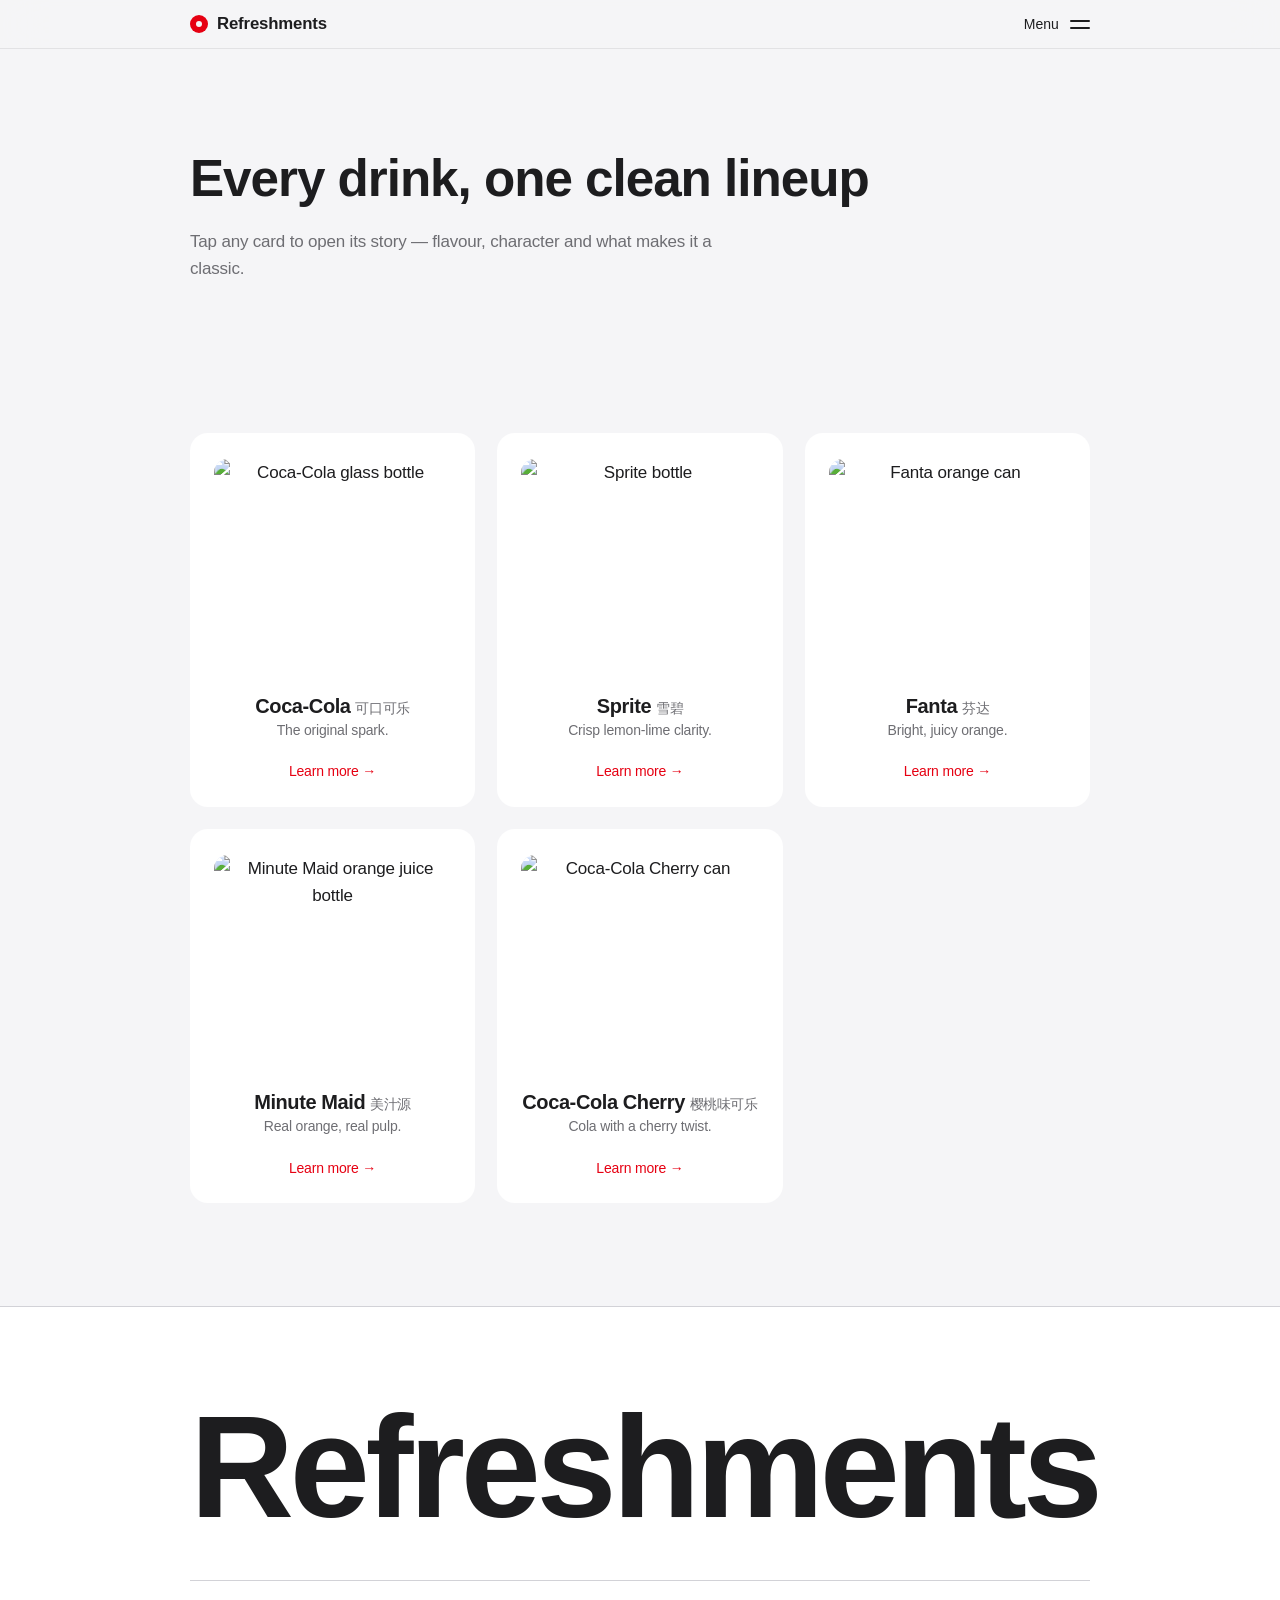
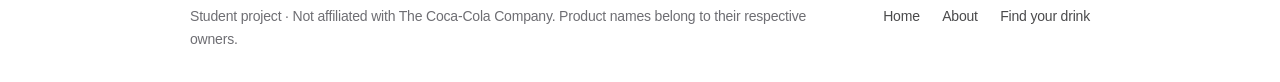
==== products.html @ 55515f3b "Products page: staggered card entrance, image curtain reveal, dialog zoom" ====
<!DOCTYPE html>
<html lang="en">
<head>
<meta charset="utf-8">
<meta name="viewport" content="width=device-width, initial-scale=1">
<title>Products — Refreshments</title>
<meta name="description" content="Explore the classic drinks — Coca-Cola, Sprite, Fanta, Minute Maid and Coca-Cola Cherry.">
<meta name="theme-color" content="#f5f5f7">

<link rel="icon" href="assets/img/favicon.svg" type="image/svg+xml">
<link rel="icon" href="assets/img/favicon-32.png" type="image/png" sizes="32x32">
<link rel="apple-touch-icon" href="assets/img/apple-touch-icon.png">

<meta property="og:type" content="website">
<meta property="og:site_name" content="Refreshments">
<meta property="og:title" content="Products — Refreshments">
<meta property="og:description" content="Explore the classic drinks in the collection.">
<meta property="og:url" content="https://czhcyber.github.io/personal-project/products.html">
<meta property="og:image" content="https://czhcyber.github.io/personal-project/assets/img/og-image.png">
<meta name="twitter:card" content="summary_large_image">

<link rel="stylesheet" href="assets/css/style.css">
</head>
<body>

<header class="nav">
  <div class="container nav-inner">
    <a href="index.html" class="brand">
      <span class="brand-mark" aria-hidden="true"></span>
      <span>Refreshments</span>
    </a>
    <button class="menu-toggle" id="menu-toggle" type="button" aria-expanded="false" aria-controls="menu-overlay">
      <span>Menu</span>
      <span class="menu-toggle-bars" aria-hidden="true"><i></i><i></i></span>
    </button>
  </div>
</header>

<nav class="menu-overlay" id="menu-overlay" aria-label="Main" aria-hidden="true">
  <div class="container menu-overlay-top">
    <a href="index.html" class="brand">
      <span class="brand-mark" aria-hidden="true"></span>
      <span>Refreshments</span>
    </a>
    <button class="menu-close" id="menu-close" type="button" aria-label="Close menu">✕</button>
  </div>
  <div class="container menu-links">
    <a href="index.html">Home</a>
    <a href="products.html" aria-current="page">Products</a>
    <a href="about.html">About</a>
    <a href="quiz.html">Find your drink</a>
  </div>
  <div class="container menu-overlay-foot">
    <span>Student project · Not affiliated with The Coca-Cola Company.</span>
  </div>
</nav>

<main>
  <section class="section" aria-labelledby="page-title">
    <div class="container">
      <h1 class="section-title" id="page-title" style="font-size:clamp(2rem,4.6vw,3.2rem)">Every drink, one clean lineup</h1>
      <p class="section-sub">Tap any card to open its story — flavour, character and what makes it a classic.</p>
    </div>
  </section>

  <section class="section" style="padding-top:0" aria-label="All products">
    <div class="container">
      <div class="grid grid-3" id="all-products">

        <article class="card" data-product="coke" tabindex="0" role="button" aria-haspopup="dialog">
          <div class="card-visual">
            <img class="p-img" src="assets/img/products/coke.jpg" alt="Coca-Cola glass bottle" loading="lazy">
          </div>
          <h3 class="card-name">Coca-Cola<span class="card-zh">可口可乐</span></h3>
          <p class="card-tagline">The original spark.</p>
          <span class="card-cta">Learn more →</span>
        </article>

        <article class="card" data-product="sprite" tabindex="0" role="button" aria-haspopup="dialog">
          <div class="card-visual">
            <img class="p-img" src="assets/img/products/sprite.jpg" alt="Sprite bottle" loading="lazy">
          </div>
          <h3 class="card-name">Sprite<span class="card-zh">雪碧</span></h3>
          <p class="card-tagline">Crisp lemon-lime clarity.</p>
          <span class="card-cta">Learn more →</span>
        </article>

        <article class="card" data-product="fanta" tabindex="0" role="button" aria-haspopup="dialog">
          <div class="card-visual">
            <img class="p-img" src="assets/img/products/fanta.jpg" alt="Fanta orange can" loading="lazy">
          </div>
          <h3 class="card-name">Fanta<span class="card-zh">芬达</span></h3>
          <p class="card-tagline">Bright, juicy orange.</p>
          <span class="card-cta">Learn more →</span>
        </article>

        <article class="card" data-product="minute-maid" tabindex="0" role="button" aria-haspopup="dialog">
          <div class="card-visual">
            <img class="p-img" src="assets/img/products/minute-maid.jpg" alt="Minute Maid orange juice bottle" loading="lazy">
          </div>
          <h3 class="card-name">Minute Maid<span class="card-zh">美汁源</span></h3>
          <p class="card-tagline">Real orange, real pulp.</p>
          <span class="card-cta">Learn more →</span>
        </article>

        <article class="card" data-product="cherry" tabindex="0" role="button" aria-haspopup="dialog">
          <div class="card-visual">
            <img class="p-img" src="assets/img/products/cherry.jpg" alt="Coca-Cola Cherry can" loading="lazy">
          </div>
          <h3 class="card-name">Coca-Cola Cherry<span class="card-zh">樱桃味可乐</span></h3>
          <p class="card-tagline">Cola with a cherry twist.</p>
          <span class="card-cta">Learn more →</span>
        </article>

      </div>
    </div>
  </section>
</main>

<footer class="footer">
  <div class="container">
    <p class="footer-big">Refreshments</p>
    <div class="footer-bottom">
      <p class="footer-note">Student project · Not affiliated with The Coca-Cola Company. Product names belong to their respective owners.</p>
      <nav class="footer-links" aria-label="Footer">
        <a href="index.html">Home</a>
        <a href="about.html">About</a>
        <a href="quiz.html">Find your drink</a>
      </nav>
    </div>
  </div>
</footer>

<dialog class="product-dialog" id="product-dialog" aria-labelledby="dlg-name">
  <div class="dlg-inner">
    <button class="dlg-close" id="dlg-close" type="button" aria-label="Close">✕</button>
    <div class="dlg-visual" id="dlg-visual"></div>
    <div class="dlg-body">
      <h2 class="dlg-name" id="dlg-name"></h2>
      <p class="dlg-tagline" id="dlg-tagline"></p>
      <p class="dlg-desc" id="dlg-desc"></p>
      <div class="dlg-meters" id="dlg-meters"></div>
      <ul class="dlg-facts" id="dlg-facts"></ul>
    </div>
  </div>
</dialog>

<script src="assets/js/vendor/gsap.min.js" defer></script>
<script src="assets/js/vendor/ScrollTrigger.min.js" defer></script>
<script src="assets/js/app.js" defer></script>
</body>
</html>
---- assets/css/style.css ----
/* ============================================================================
   Refreshments — unified stylesheet
   ----------------------------------------------------------------------------
   Apple-style light UI:
     • off-white canvas #f5f5f7, white cards, near-black text
     • Coca-Cola red #E60012 used sparingly (buttons, highlights only)
     • frosted-glass sticky navigation
     • product cards with hover lift + soft shadow
     • gentle fade-in on scroll (IntersectionObserver adds .in-view)
     • fluid type & spacing, multiple breakpoints, no horizontal scroll
   ============================================================================ */

:root {
  --bg:      #f5f5f7;
  --surface: #ffffff;
  --text:    #1d1d1f;
  --gray:    #6e6e73;
  --gray-2:  #86868b;
  --divider: #d2d2d7;
  --accent:  #E60012;
  --accent-dark: #c5000f;

  --font: -apple-system, BlinkMacSystemFont, 'SF Pro Display', 'SF Pro Text',
          'Segoe UI', Roboto, 'Helvetica Neue', 'PingFang SC',
          'Microsoft YaHei', sans-serif;

  --radius: 18px;
  --radius-lg: 24px;
  --container: 980px;
  --pad-x: clamp(20px, 5vw, 40px);
  --nav-h: 48px;

  /* type scale: 12 / 14 / 17 / 20 / 34 / 56 */
  --fs-xs: 0.75rem;
  --fs-sm: 0.875rem;
  --fs-base: 1.0625rem;
  --fs-md: 1.25rem;
  --fs-xl: 2.125rem;
  --fs-2xl: 3.5rem;
  --shadow-sm: 0 2px 8px rgba(0, 0, 0, 0.04), 0 1px 2px rgba(0, 0, 0, 0.05);
  --shadow-md: 0 12px 32px rgba(0, 0, 0, 0.08), 0 3px 8px rgba(0, 0, 0, 0.06);
}

/* ---------------------------------------------------------------------------
   Reset + base
--------------------------------------------------------------------------- */
*, *::before, *::after { box-sizing: border-box; }

html { scroll-behavior: smooth; -webkit-text-size-adjust: 100%; }

body {
  margin: 0;
  background: var(--bg);
  color: var(--text);
  font-family: var(--font);
  font-size: 17px;
  line-height: 1.6;
  letter-spacing: -0.011em;
  overflow-x: hidden;
  -webkit-font-smoothing: antialiased;
}

/* Browser surfaces — themed from the palette (the cheapest "built, not assembled" signal) */
::selection { background: var(--accent); color: #fff; }
::-moz-selection { background: var(--accent); color: #fff; }
input, textarea, [contenteditable] { caret-color: var(--accent); }
:focus-visible { outline: 2px solid var(--accent); outline-offset: 3px; }
::-webkit-scrollbar { width: 10px; height: 10px; }
::-webkit-scrollbar-track { background: var(--bg); }
::-webkit-scrollbar-thumb { background: var(--divider); border-radius: 999px; border: 2px solid var(--bg); }
::-webkit-scrollbar-thumb:hover { background: var(--gray-2); }
html { scrollbar-color: var(--divider) var(--bg); scrollbar-width: thin; }

img, svg { max-width: 100%; display: block; }

[hidden] { display: none !important; }

/* Cross-page transition (Chrome / Safari; graceful fallback elsewhere) */
@view-transition { navigation: auto; }
a { color: var(--text); text-decoration: none; }
a:hover { text-decoration: none; }

h1, h2, h3 {
  font-weight: 600;
  letter-spacing: -0.02em;
  line-height: 1.1;
  margin: 0 0 0.4em;
}
h1 { font-size: clamp(2.4rem, 6.4vw, 4.2rem); }
h2 { font-size: clamp(1.8rem, 3.2vw, var(--fs-xl)); }
h3 { font-size: var(--fs-md); }
p  { margin: 0 0 1em; }
ul { margin: 0; padding: 0; list-style: none; }

.container {
  width: 100%; max-width: var(--container);
  margin-inline: auto; padding-inline: var(--pad-x);
}

.sr-only {
  position: absolute; width: 1px; height: 1px; overflow: hidden;
  clip: rect(0 0 0 0); white-space: nowrap;
}

/* ============================================================================
   Navigation — frosted glass, sticky
   ============================================================================ */
.nav {
  position: sticky; top: 0; z-index: 60;
  background: rgba(245, 245, 247, 0.78);
  backdrop-filter: saturate(180%) blur(20px);
  -webkit-backdrop-filter: saturate(180%) blur(20px);
  border-bottom: 1px solid rgba(0, 0, 0, 0.08);
  transition: background .3s ease, border-color .3s ease;
}
.nav--dark {
  background: rgba(10, 10, 10, 0.72);
  border-bottom-color: rgba(255, 255, 255, 0.08);
}
.nav--dark .brand, .nav--dark .menu-toggle { color: #fff; }
.nav-inner {
  display: flex; align-items: center; justify-content: space-between;
  gap: 1rem; min-height: var(--nav-h);
}
.brand { display: flex; align-items: center; gap: 9px; font-weight: 600; font-size: 1.05rem; letter-spacing: -0.01em; transition: color .3s ease; }
.brand-mark {
  width: 18px; height: 18px; border-radius: 50%;
  background: var(--accent); position: relative; flex: none;
}
.brand-mark::after {
  content: ''; position: absolute; inset: 6px; border-radius: 50%; background: var(--bg);
}
.menu-toggle {
  display: inline-flex; align-items: center; gap: 0.7rem;
  background: none; border: none; color: var(--text);
  font-family: inherit; font-size: var(--fs-sm); font-weight: 500;
  cursor: pointer; padding: 0.5em 0;
  transition: color .3s ease;
}
.menu-toggle-bars { display: flex; flex-direction: column; gap: 5px; }
.menu-toggle-bars i { display: block; width: 20px; height: 2px; background: currentColor; border-radius: 1px; transition: transform .25s; }
.menu-toggle[aria-expanded="true"] .menu-toggle-bars i:first-child { transform: translateY(3.5px) rotate(45deg); }
.menu-toggle[aria-expanded="true"] .menu-toggle-bars i:last-child { transform: translateY(-3.5px) rotate(-45deg); }

/* Full-screen menu overlay */
.menu-overlay {
  position: fixed; inset: 0; z-index: 100;
  background: var(--text); color: #fff;
  display: flex; flex-direction: column;
  opacity: 0; visibility: hidden; transform: translateY(-6px);
  transition: opacity .3s ease, transform .3s ease, visibility 0s .3s;
  overflow-y: auto;
}
.menu-overlay.is-open {
  opacity: 1; visibility: visible; transform: none;
  transition: opacity .3s ease, transform .3s ease, visibility 0s;
}
.menu-overlay-top { display: flex; align-items: center; justify-content: space-between; padding: 1.1rem 0; }
.menu-overlay-top .brand { color: #fff; }
.menu-close {
  width: 36px; height: 36px; border-radius: 50%;
  background: rgba(255, 255, 255, 0.12); border: none; color: #fff;
  font-size: 1rem; cursor: pointer;
}
.menu-close:hover { background: rgba(255, 255, 255, 0.22); }
.menu-links { flex: 1; display: flex; flex-direction: column; justify-content: center; gap: clamp(0.4rem, 1.5vw, 1rem); padding: 2rem 0; }
.menu-links a {
  color: #fff; width: fit-content;
  font-size: clamp(2.2rem, 8vw, 6rem);
  font-weight: 700; letter-spacing: -0.03em; line-height: 1.02;
  transition: color .2s;
}
.menu-links a:hover, .menu-links a[aria-current="page"] { color: var(--accent); }
.menu-overlay-foot { padding: 1.5rem 0; color: rgba(255, 255, 255, 0.55); font-size: var(--fs-sm); }

/* ============================================================================
   Hero
   ============================================================================ */
.hero {
  display: flex; flex-direction: column; align-items: center; justify-content: center;
  text-align: center;
  min-height: calc(100svh - var(--nav-h));
  padding: clamp(3rem, 9vh, 6rem) 0 clamp(2rem, 5vh, 3rem);
  gap: clamp(1.5rem, 4vh, 3rem);
}
.hero-inner { display: flex; flex-direction: column; align-items: center; }
.hero-lineup {
  display: flex; align-items: flex-end; justify-content: center;
  gap: clamp(0.3rem, 2vw, 1.6rem);
  width: min(1000px, calc(100% - 2 * var(--pad-x)));
  padding: clamp(0.7rem, 2.4vw, 2rem);
  background: var(--surface);
  border-radius: 24px;
}
.hero-item { display: block; line-height: 0; }
.hero-thumb {
  width: clamp(46px, 11vw, 150px); height: auto;
  transition: transform .3s ease;
}
.hero-item:hover .hero-thumb { transform: translateY(-6px); }

/* Cinematic dark hero (Duo Case direction) */
.hero-dark {
  background: #0a0a0a;
  color: #fff;
  overflow: hidden;
}
.hero-dark .hero-inner { gap: clamp(0.8rem, 3vh, 2rem); }
.hero-big {
  font-size: clamp(3rem, 11vw, 10rem);
  font-weight: 800;
  letter-spacing: -0.04em;
  line-height: 0.92;
  color: #fff;
  margin: 0;
  will-change: transform, opacity;
}
.hero-tile {
  width: clamp(180px, 26vw, 320px);
  aspect-ratio: 1;
  display: flex; align-items: center; justify-content: center;
  padding: 0.8rem;
  background: #fff;
  border-radius: 22px;
  box-shadow: 0 40px 120px rgba(0, 0, 0, 0.55);
  will-change: transform;
}
.hero-product { width: 100%; height: 100%; object-fit: contain; }

/* Product strip (About page) */
.strip {
  display: flex; flex-wrap: wrap; align-items: flex-end; justify-content: center;
  gap: clamp(0.4rem, 2vw, 1.6rem);
  padding: clamp(0.9rem, 2.4vw, 2rem);
  background: var(--surface);
  border-radius: 24px;
}
.strip-item { display: block; }
.strip-img { width: clamp(46px, 8vw, 120px); height: auto; transition: transform .3s ease; }
.strip-item:hover .strip-img { transform: translateY(-6px); }
.hero-title { font-weight: 700; margin-bottom: 0.4em; }
.hero-sub {
  font-size: clamp(1.05rem, 2vw, 1.3rem);
  color: var(--gray); max-width: 620px; margin: 0 auto 2rem;
}

/* ============================================================================
   Buttons
   ============================================================================ */
.btn {
  display: inline-flex; align-items: center; justify-content: center;
  padding: 0.85em 1.8em; border-radius: 980px;
  font-size: var(--fs-sm); font-weight: 500; font-family: inherit; cursor: pointer;
  transition: background .2s, color .2s, transform .2s, border-color .2s;
  border: 1.5px solid transparent;
}
.btn:active { transform: scale(0.98); }
.btn-primary { background: var(--accent); color: #fff; }
.btn-primary:hover { background: var(--accent-dark); }
.btn-ghost { background: transparent; color: var(--text); border-color: rgba(0, 0, 0, 0.2); }
.btn-ghost:hover { border-color: var(--text); }

/* ============================================================================
   Sections
   ============================================================================ */
.section { padding: clamp(3.5rem, 8vw, 6.5rem) 0; }
.section-title { text-align: left; margin-bottom: 0.4em; }
.section-sub { text-align: left; color: var(--gray); max-width: 560px; margin: 0 0 3rem; }
.section-band { background: var(--surface); }

/* Full-bleed flat colour band — a field of colour, not an ornament */
.band-ink {
  background: var(--accent);
  color: #fff;
  padding: clamp(4rem, 12vw, 9rem) 0;
}
.manifesto {
  font-size: clamp(2.4rem, 7.5vw, 6rem);
  font-weight: 700;
  letter-spacing: -0.03em;
  line-height: 1;
  color: #fff;
  text-wrap: balance;
  margin: 0 0 1.2rem;
  clip-path: inset(0 0 100% 0);
  transition: clip-path 1s cubic-bezier(.2, .7, .2, 1);
}
.manifesto.is-in { clip-path: inset(0 0 0 0); }
.manifesto-sub {
  font-size: clamp(1.05rem, 2vw, 1.35rem);
  color: rgba(255, 255, 255, 0.9);
  max-width: 560px;
  margin: 0;
}
.band-grid {
  display: grid; grid-template-columns: 1.35fr 1fr;
  gap: clamp(2rem, 6vw, 6rem); align-items: end;
}
.band-aside-label { font-size: var(--fs-sm); color: rgba(255, 255, 255, 0.8); margin: 0 0 0.9rem; }
.band-names { display: grid; gap: 0.35rem; }
.band-names a { color: rgba(255, 255, 255, 0.95); font-size: clamp(1.05rem, 1.6vw, 1.35rem); transition: color .2s; }
.band-names a:hover { color: #fff; text-decoration: underline; text-underline-offset: 3px; }

/* Scroll-driven lineup — horizontal film strip */
.lineup {
  position: relative;
  background: #0a0a0a;
  color: #fff;
  height: 400vh;
}
.lineup-sticky {
  position: sticky;
  top: 0;
  height: 100svh;
  overflow: hidden;
}
.lineup-track {
  display: flex;
  width: 500%;
  height: 100%;
  will-change: transform;
}
.lineup-frame {
  flex: 0 0 20%;
  display: grid;
  grid-template-columns: 1fr 1fr;
  align-items: center;
  gap: clamp(2rem, 6vw, 6rem);
  padding: 0 clamp(1.25rem, 5vw, 3rem);
  box-sizing: border-box;
}
.lineup-visual {
  position: relative;
  height: min(58vh, 500px);
  display: flex;
  align-items: center;
  justify-content: center;
}
.lineup-img {
  height: 100%;
  width: auto;
  max-width: 100%;
  object-fit: contain;
  background: #fff;
  border-radius: 22px;
  padding: 1.1rem;
  box-sizing: border-box;
  box-shadow: 0 30px 90px rgba(0, 0, 0, 0.5);
}
.lineup-count { font-size: var(--fs-sm); color: rgba(255, 255, 255, 0.5); margin: 0 0 0.8rem; }
.lineup-name {
  position: relative;
  font-size: clamp(2.4rem, 6vw, 5rem);
  font-weight: 800;
  letter-spacing: -0.03em;
  line-height: 0.95;
  color: #fff;
  margin: 0 0 0.25em;
}
.ln-glitch {
  position: absolute;
  top: 0;
  left: 0;
  right: 0;
  visibility: hidden;
  pointer-events: none;
}
.lineup-year { color: var(--accent); font-weight: 600; margin: 0 0 0.7em; }
.lineup-tag { color: rgba(255, 255, 255, 0.7); font-size: var(--fs-base); margin: 0; max-width: 30ch; }

/* Product close-up (Duo Case "Product Mockup") */
.closeup-grid {
  display: grid; grid-template-columns: 1fr 1fr;
  align-items: center; gap: clamp(2rem, 6vw, 5rem);
}
.closeup-visual { display: flex; align-items: center; justify-content: center; }
.closeup-img {
  width: min(100%, 420px); height: auto;
  border-radius: 24px;
  box-shadow: var(--shadow-md);
}
.closeup-year { color: var(--accent); font-weight: 600; margin: 0 0 0.4em; }
.closeup-name {
  font-size: clamp(2.4rem, 5vw, 4rem);
  font-weight: 800; letter-spacing: -0.03em; line-height: 0.95;
  margin: 0 0 0.2em;
}
.closeup-tag { color: var(--gray); font-size: var(--fs-md); margin: 0 0 1.1rem; }
.closeup-served { color: var(--gray); font-size: var(--fs-sm); margin: 0.4rem 0 1.5rem; }

/* ============================================================================
   Product cards
   ============================================================================ */
.grid { display: grid; gap: 1.4rem; }
.grid-3 { grid-template-columns: repeat(3, 1fr); }
.grid-4 { grid-template-columns: repeat(4, 1fr); }

.card {
  position: relative;
  background: var(--surface);
  border-radius: var(--radius);
  padding: 1.6rem 1.5rem 1.4rem;
  cursor: pointer;
  transition: transform .3s ease, box-shadow .3s ease;
  text-align: center;
}
.card:hover, .card:focus-visible {
  transform: translateY(-5px);
  box-shadow: var(--shadow-md);
  outline: none;
}
.card:focus-visible { box-shadow: var(--shadow-md), 0 0 0 4px rgba(230, 0, 18, 0.18); }

.card-visual {
  display: flex; align-items: center; justify-content: center;
  height: 220px; margin-bottom: 1rem;
  background: #ffffff;
  border-radius: 14px; overflow: hidden;
}
.card-visual .p-img { width: 100%; height: 100%; object-fit: contain; transition: transform .35s ease; }
.card:hover .card-visual .p-img { transform: scale(1.05); }

/* Hover quick-look: flavour meters overlay on the product image */
.card-visual { position: relative; }
.card-meters {
  position: absolute; left: 0; right: 0; bottom: 0;
  display: grid; gap: 0.3rem;
  padding: 0.65rem 0.85rem;
  background: rgba(255, 255, 255, 0.92);
  -webkit-backdrop-filter: blur(6px); backdrop-filter: blur(6px);
  opacity: 0; transform: translateY(8px);
  transition: opacity .25s ease, transform .25s ease;
  pointer-events: none;
}
.card:hover .card-meters, .card:focus-visible .card-meters { opacity: 1; transform: none; }
.card-meters .meter { grid-template-columns: 56px 1fr; gap: 0.45rem; }
.card-meters .meter-label { font-size: 0.64rem; }
.card-meters .meter-track { height: 4px; }
.p-visual { width: auto; height: 100%; }
.p-visual text { font-family: var(--font); }

.card-name { font-size: var(--fs-md); margin-bottom: 0.15rem; }
.card-zh { font-size: var(--fs-sm); color: var(--gray); font-weight: 400; margin-left: 0.3rem; }
.card-tagline { font-size: var(--fs-sm); color: var(--gray); margin: 0 0 1rem; }
.card-cta { font-size: var(--fs-sm); font-weight: 500; color: var(--accent); }

/* ============================================================================
   Modal (native <dialog>)
   ============================================================================ */
.product-dialog {
  width: min(640px, calc(100% - 2 * var(--pad-x)));
  max-width: 640px;
  border: none; border-radius: var(--radius-lg); padding: 0;
  background: var(--surface); color: var(--text);
  box-shadow: 0 40px 100px rgba(0, 0, 0, 0.28);
}
.product-dialog::backdrop {
  background: rgba(0, 0, 0, 0.35);
  backdrop-filter: blur(4px);
  -webkit-backdrop-filter: blur(4px);
}
.dlg-inner { display: grid; grid-template-columns: 220px 1fr; }
.dlg-visual {
  display: flex; align-items: center; justify-content: center;
  background: #f5f5f7;
  border-radius: var(--radius-lg) 0 0 var(--radius-lg);
  padding: 1.5rem;
}
.dlg-visual .p-img { width: 100%; height: 220px; object-fit: contain; }
.dlg-visual .p-visual { height: 220px; }
.dlg-body { padding: 2rem 2rem 1.8rem; }
.dlg-close {
  position: absolute; top: 14px; right: 14px;
  width: 34px; height: 34px; border-radius: 50%;
  background: #f0f0f3; border: none; cursor: pointer;
  font-size: 1.1rem; line-height: 1; color: var(--text);
}
.dlg-close:hover { background: #e4e4e8; }
.dlg-name { margin-bottom: 0.3em; }
.dlg-zh { color: var(--gray); font-weight: 400; font-size: var(--fs-sm); }
.dlg-tagline { font-weight: 600; font-size: var(--fs-md); margin-bottom: 0.6rem; }
.dlg-desc { color: var(--gray); font-size: var(--fs-base); margin-bottom: 1.2rem; }
.dlg-facts { display: flex; flex-wrap: wrap; gap: 0.5rem; }
.dlg-facts li {
  font-size: var(--fs-xs); color: var(--text);
  background: var(--bg); border-radius: 999px; padding: 0.4em 0.95em;
}

/* flavour meters */
.dlg-meters { display: grid; gap: 0.5rem; margin: 0.2rem 0 1.1rem; }
.meter { display: grid; grid-template-columns: 82px 1fr; align-items: center; gap: 0.8rem; }
.meter-label { font-size: var(--fs-xs); color: var(--gray); }
.meter-track { height: 6px; border-radius: 999px; background: var(--divider); overflow: hidden; }
.meter-fill {
  display: block; height: 100%; width: 0; border-radius: 999px;
  background: var(--accent);
  transition: width .6s cubic-bezier(.2, .7, .2, 1);
}

/* ============================================================================
   About / Contact
   ============================================================================ */
.page-title { font-size: clamp(2rem, 4.8vw, 3.2rem); font-weight: 700; letter-spacing: -0.025em; line-height: 1.05; margin: 0 0 0.6em; }
.lead { font-size: clamp(1.25rem, 2.4vw, 1.7rem); font-weight: 600; line-height: 1.3; max-width: 760px; }
.prose { max-width: 680px; color: var(--gray); }
.timeline { display: grid; gap: 1rem; margin-top: 2rem; }
.timeline-item { display: grid; grid-template-columns: 90px 1fr; gap: 1.2rem; }
.timeline-year { font-weight: 700; color: var(--accent); font-size: 1.05rem; }
.timeline-item p { color: var(--gray); margin: 0; }



/* ============================================================================
   Quiz — Find your drink
   ============================================================================ */
.quiz { max-width: 560px; margin: 0 auto; text-align: center; }
.quiz-bar {
  height: 3px; background: var(--divider); border-radius: 999px;
  overflow: hidden; margin-bottom: 1.1rem;
}
.quiz-bar-fill {
  display: block; height: 100%; width: 33%;
  background: var(--accent); border-radius: 999px;
  transition: width .35s cubic-bezier(.2, .7, .2, 1);
}
.quiz-progress {
  font-size: var(--fs-sm); font-weight: 500;
  color: var(--gray); margin-bottom: 0.7rem;
}
.quiz-question { font-size: clamp(1.5rem, 3vw, var(--fs-xl)); margin-bottom: 1.5rem; }
.quiz-options { display: grid; gap: 0.8rem; }
.quiz-back {
  margin-top: 1.2rem; background: none; border: none;
  color: var(--gray); font-family: inherit; font-size: var(--fs-sm);
  cursor: pointer; padding: 0.3em 0;
}
.quiz-back:hover { color: var(--text); }
.quiz-hint { font-size: var(--fs-sm); color: var(--gray); margin: 1rem 0 0; }
.quiz-foot { font-size: var(--fs-sm); color: var(--gray); margin: 2.5rem 0 0; }
.quiz-foot a { color: var(--text); text-decoration: underline; text-underline-offset: 3px; }
.quiz-option {
  padding: 0.95em 1.4em; border-radius: 980px;
  background: var(--surface); border: 1px solid var(--divider);
  color: var(--text); font-size: var(--fs-base); font-family: inherit; cursor: pointer;
  transition: border-color .2s, transform .2s, box-shadow .2s;
}
.quiz-option:hover { border-color: var(--text); box-shadow: var(--shadow-md); }
.quiz-option:active { transform: scale(0.99); }

.quiz-result { text-align: center; }
.quiz-result.is-in { animation: quiz-in .35s ease both; }
@keyframes quiz-in {
  from { opacity: 0; transform: translateY(12px); }
  to { opacity: 1; transform: none; }
}
.quiz-result-visual { display: flex; justify-content: center; margin-bottom: 0.8rem; }
.quiz-result-visual .p-img { height: 200px; width: auto; object-fit: contain; }
.quiz-result-visual .p-visual { height: 200px; }
.quiz-result-name { font-size: var(--fs-xl); font-weight: 700; margin-bottom: 0.2rem; }
.quiz-result-tag { color: var(--gray); margin-bottom: 1.5rem; }
.quiz-actions { display: flex; flex-wrap: wrap; gap: 0.8rem; justify-content: center; }

/* ============================================================================
   Footer
   ============================================================================ */
.footer {
  background: var(--surface); border-top: 1px solid var(--divider);
  padding: clamp(3rem, 8vw, 6rem) 0 2rem;
  font-size: var(--fs-sm); color: var(--gray);
}
.footer-big {
  font-size: clamp(3rem, 12vw, 9rem);
  font-weight: 700;
  letter-spacing: -0.03em;
  line-height: 0.9;
  color: var(--text);
  margin: 0 0 clamp(1.5rem, 4vw, 3rem);
}
.footer-bottom {
  display: flex; flex-wrap: wrap; align-items: baseline; justify-content: space-between;
  gap: 1rem 2rem;
  border-top: 1px solid var(--divider);
  padding-top: 1.5rem;
}
.footer-note { max-width: 620px; margin: 0; }
.footer-links { display: flex; gap: 1.4rem; margin: 0; }
.footer-links a { color: var(--text); opacity: 0.8; }
.footer-links a:hover { opacity: 1; }

/* ============================================================================
   Scroll fade-in
   ============================================================================ */
.fade { opacity: 0; transform: translateY(22px); transition: opacity .7s ease, transform .7s ease; }
.fade.in-view { opacity: 1; transform: none; }

/* ============================================================================
   Responsive
   ============================================================================ */
@media (max-width: 900px) {
  .grid-4 { grid-template-columns: repeat(3, 1fr); }
}
@media (max-width: 719px) {
  .band-grid { grid-template-columns: 1fr; }
  .lineup { height: 320vh; }
  .lineup-frame { grid-template-columns: 1fr; gap: 1.5rem; }
  .lineup-visual { height: 42vh; }
  .closeup-grid { grid-template-columns: 1fr; gap: 1.5rem; }
  .grid-4, .grid-3 { grid-template-columns: repeat(2, 1fr); }
  .dlg-inner { grid-template-columns: 1fr; }
  .dlg-visual { border-radius: var(--radius-lg) var(--radius-lg) 0 0; }
  .dlg-visual .p-visual { height: 150px; }
  .timeline-item { grid-template-columns: 1fr; gap: 0.3rem; }
}
@media (max-width: 480px) {
  .grid-4, .grid-3 { grid-template-columns: 1fr; }
  .card-visual { height: 200px; }
}

/* ============================================================================
   Reduced motion
   ============================================================================ */
@media (prefers-reduced-motion: reduce) {
  * { transition: none !important; animation: none !important; }
  html { scroll-behavior: auto; }
  .fade { opacity: 1; transform: none; }
  .manifesto { clip-path: none !important; }
}
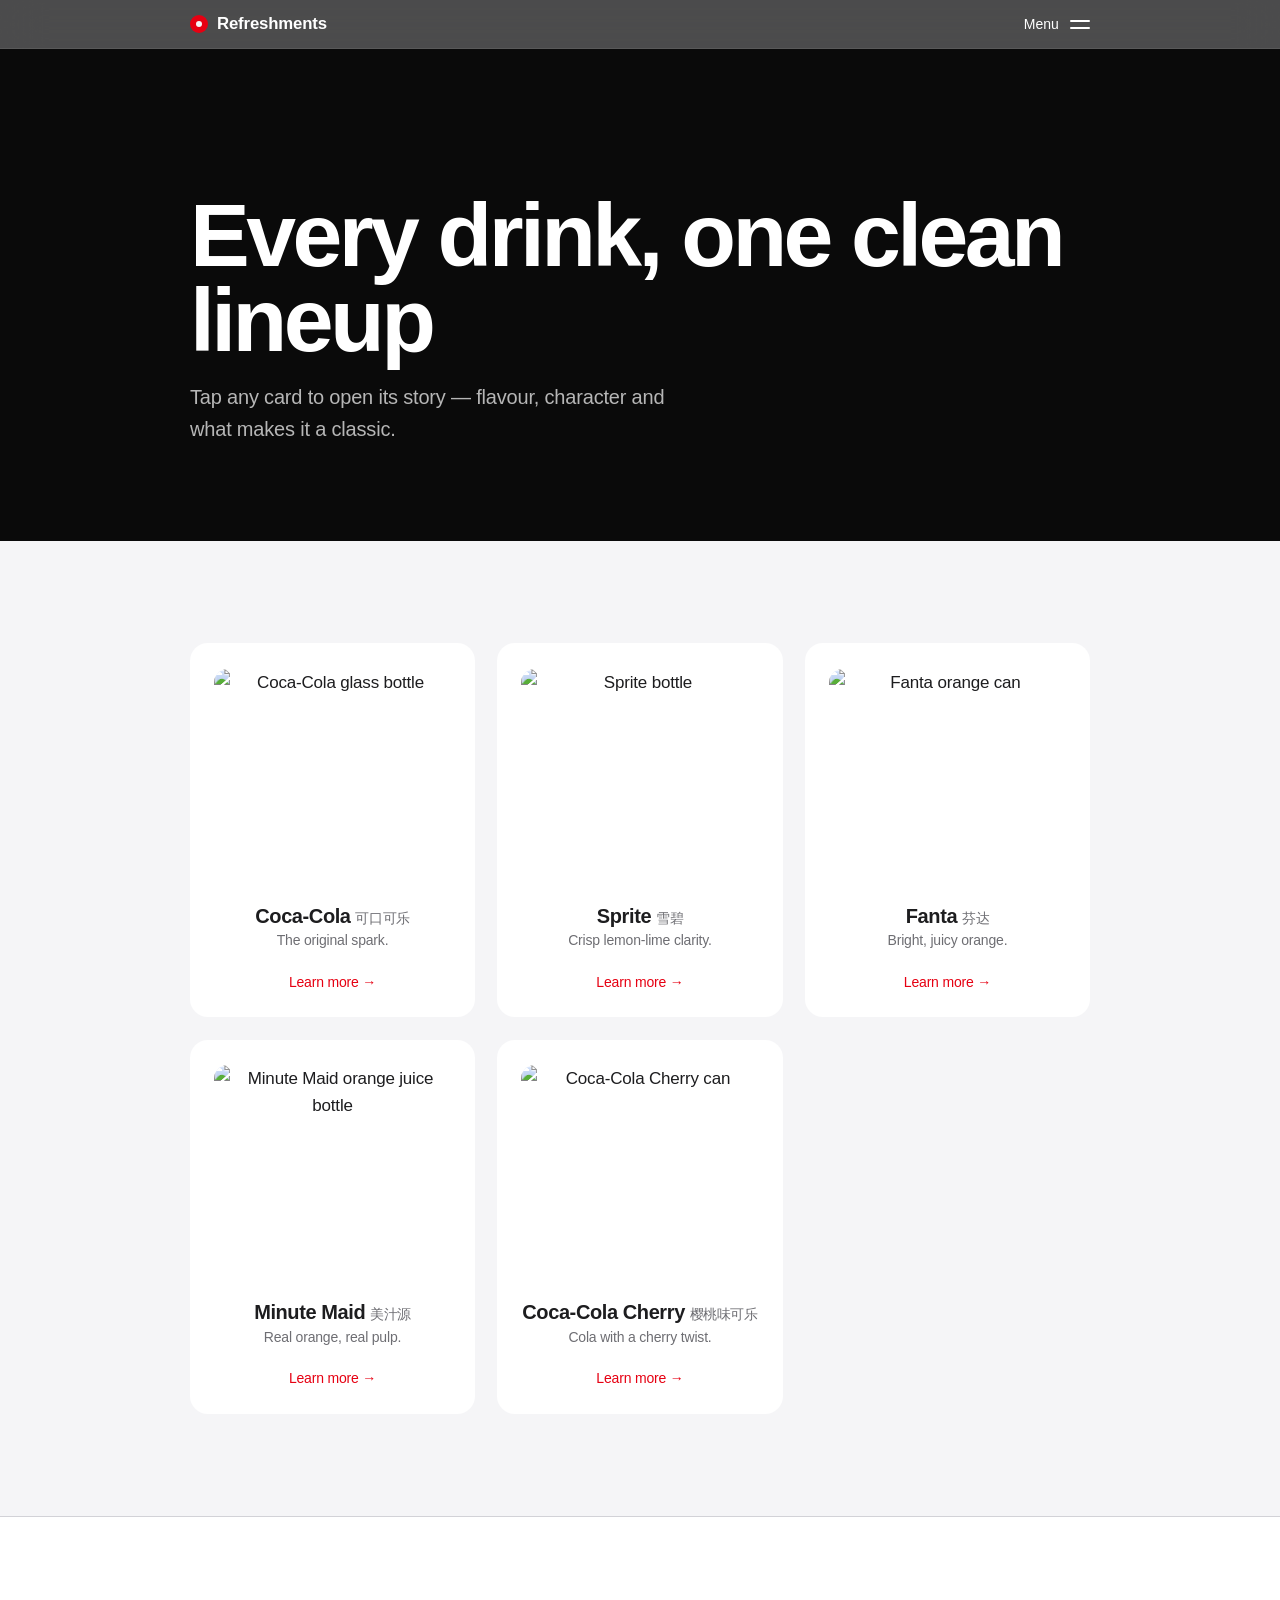
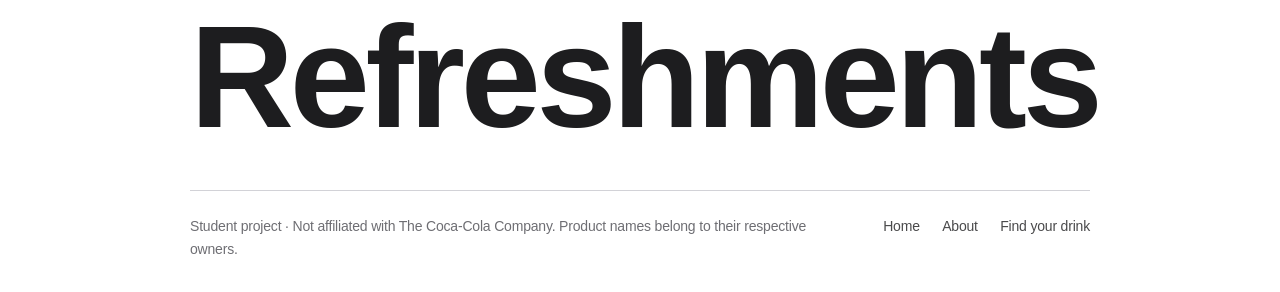
==== commit 75048a55: "Sub-pages: add dark page-hero band to bridge to the home" ====
--- a/products.html
+++ b/products.html
@@ -56,14 +56,14 @@
 </nav>
 
 <main>
-  <section class="section" aria-labelledby="page-title">
+  <section class="page-hero">
     <div class="container">
-      <h1 class="section-title" id="page-title" style="font-size:clamp(2rem,4.6vw,3.2rem)">Every drink, one clean lineup</h1>
-      <p class="section-sub">Tap any card to open its story — flavour, character and what makes it a classic.</p>
+      <h1 class="page-hero-title">Every drink, one clean lineup</h1>
+      <p class="page-hero-sub">Tap any card to open its story — flavour, character and what makes it a classic.</p>
     </div>
   </section>
 
-  <section class="section" style="padding-top:0" aria-label="All products">
+  <section class="section" aria-label="All products">
     <div class="container">
       <div class="grid grid-3" id="all-products">
 
--- a/assets/css/style.css
+++ b/assets/css/style.css
@@ -227,6 +227,27 @@
 }
 .hero-product { width: 100%; height: 100%; object-fit: contain; }
 
+/* Sub-page header band — bridges the light sub-pages to the dark home */
+.page-hero {
+  background: #0a0a0a;
+  color: #fff;
+  padding: clamp(5rem, 12vw, 9rem) 0 clamp(3.5rem, 8vw, 6rem);
+}
+.page-hero-title {
+  font-size: clamp(2.6rem, 7vw, 6rem);
+  font-weight: 800;
+  letter-spacing: -0.04em;
+  line-height: 0.95;
+  color: #fff;
+  margin: 0;
+}
+.page-hero-sub {
+  font-size: clamp(1.05rem, 1.8vw, 1.25rem);
+  color: rgba(255, 255, 255, 0.7);
+  max-width: 46ch;
+  margin: 1.1rem 0 0;
+}
+
 /* Product strip (About page) */
 .strip {
   display: flex; flex-wrap: wrap; align-items: flex-end; justify-content: center;
@@ -401,7 +422,7 @@
   border-radius: var(--radius);
   padding: 1.6rem 1.5rem 1.4rem;
   cursor: pointer;
-  transition: transform .3s ease, box-shadow .3s ease;
+  transition: box-shadow .3s ease;
   text-align: center;
 }
 .card:hover, .card:focus-visible {
